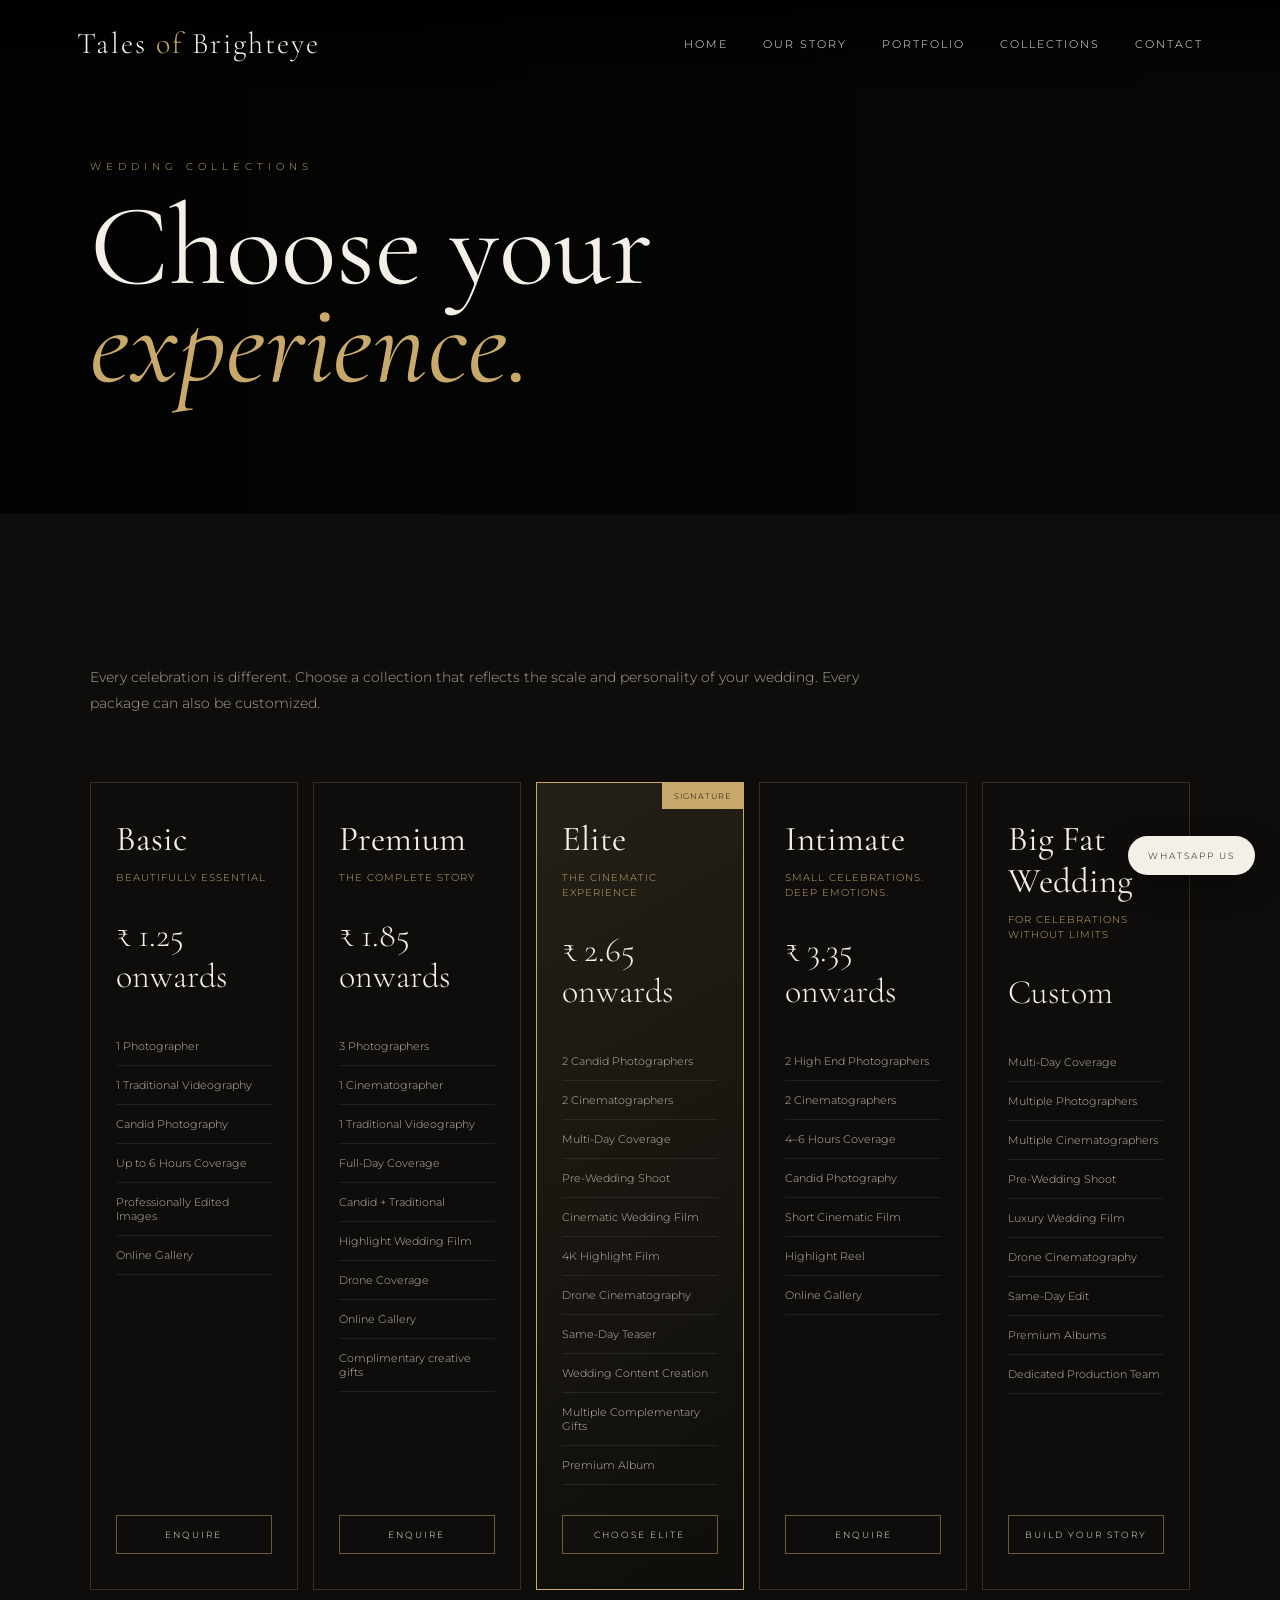
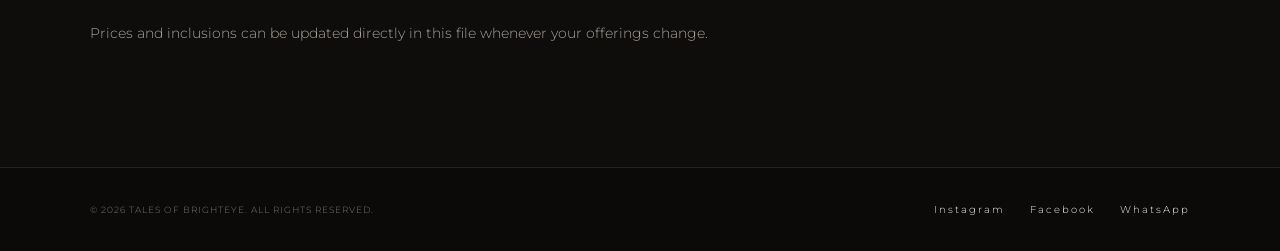
==== collections.html @ b85869db "Revise wedding collection pricing and details Updated pricing details and features for wedding colle" ====
<!DOCTYPE html><html lang="en"><head>
<meta charset="UTF-8">
<meta name="viewport" content="width=device-width, initial-scale=1.0">
<title>Collections | Tales of Brighteye</title>
<meta name="description" content="Tales of Brighteye — Luxury wedding photography and cinematic wedding films crafted around your story.">
<link rel="preconnect" href="https://fonts.googleapis.com">
<link rel="preconnect" href="https://fonts.gstatic.com" crossorigin>
<link href="https://fonts.googleapis.com/css2?family=Cormorant+Garamond:wght@300;400;500;600;700&family=Montserrat:wght@300;400;500;600&display=swap" rel="stylesheet">
<link rel="stylesheet" href="style.css">
</head><body>
<nav>
<a class="logo" href="index.html">Tales <span>of</span> Brighteye</a>
<button class="nav-toggle" aria-label="Open menu">☰</button>
<div class="nav-links"><a class="" href="index.html">Home</a><a class="" href="story.html">Our Story</a><a class="" href="portfolio.html">Portfolio</a><a class="active" href="collections.html">Collections</a><a class="" href="contact.html">Contact</a></div>
</nav>
<section class="page-hero"><div class="page-hero-content"><div class="section-label">Wedding Collections</div><h1>Choose your<br><em>experience.</em></h1></div></section>
<section class="pricing"><div class="content-section"><p class="pricing-intro">Every celebration is different. Choose a collection that reflects the scale and personality of your wedding. Every package can also be customized.</p>
<div class="pricing-grid">
  <div class="price-card">
    <h3>Basic</h3>
    <div class="subtitle">Beautifully essential</div>
    <div class="price">₹ 1.25 onwards</div>
    <ul class="features">
      <li>1 Photographer</li>
      <li>1 Traditional Videography</li>
      <li>Candid Photography</li>
      <li>Up to 6 Hours Coverage</li>
      <li>Professionally Edited Images</li>
      <li>Online Gallery</li>
    </ul><a href="contact.html" class="price-btn">Enquire</a></div>
  <div class="price-card">
    <h3>Premium</h3>
    <div class="subtitle">The complete story</div>
    <div class="price">₹ 1.85 onwards</div>
    <ul class="features">
        <li>3 Photographers</li>
        <li>1 Cinematographer</li>
        <li>1 Traditional Videography</li>
        <li>Full-Day Coverage</li>
        <li>Candid + Traditional</li>
        <li>Highlight Wedding Film</li>
        <li>Drone Coverage</li>
        <li>Online Gallery</li>
        <li>Complimentary creative gifts</li>
    </ul><a href="contact.html" class="price-btn">Enquire</a></div>
  <div class="price-card featured">
    <div class="badge">SIGNATURE</div>
    <h3>Elite</h3><div class="subtitle">The cinematic experience</div>
    <div class="price">₹ 2.65 onwards</div>
    <ul class="features">
        <li>2 Candid Photographers</li>
        <li>2 Cinematographers</li><li>Multi-Day Coverage</li><li>Pre-Wedding Shoot</li><li>Cinematic Wedding Film</li><li>4K Highlight Film</li><li>Drone Cinematography</li><li>Same-Day Teaser</li><li>Wedding Content Creation</li><li>Multiple Complementary Gifts</li><li>Premium Album</li></ul><a href="contact.html" class="price-btn">Choose Elite</a></div><div class="price-card"><h3>Intimate</h3><div class="subtitle">Small celebrations. Deep emotions.</div><div class="price">₹ 3.35 onwards</div><ul class="features"><li>2 High End Photographers</li><li>2 Cinematographers</li><li>4–6 Hours Coverage</li><li>Candid Photography</li><li>Short Cinematic Film</li><li>Highlight Reel</li><li>Online Gallery</li></ul><a href="contact.html" class="price-btn">Enquire</a></div><div class="price-card"><h3>Big Fat Wedding</h3><div class="subtitle">For celebrations without limits</div><div class="price">Custom</div><ul class="features"><li>Multi-Day Coverage</li><li>Multiple Photographers</li><li>Multiple Cinematographers</li><li>Pre-Wedding Shoot</li><li>Luxury Wedding Film</li><li>Drone Cinematography</li><li>Same-Day Edit</li><li>Premium Albums</li><li>Dedicated Production Team</li></ul><a href="contact.html" class="price-btn">Build Your Story</a></div></div><p class="collection-note">Prices and inclusions can be updated directly in this file whenever your offerings change.</p></div></section>
<footer>
<p>© 2026 TALES OF BRIGHTEYE. ALL RIGHTS RESERVED.</p>
<div class="social">
<a href="https://www.instagram.com/tales_of_brighteye" target="_blank">Instagram</a>
<a href="https://www.facebook.com/" target="_blank">Facebook</a>
<a href="https://wa.me/917619586265" target="_blank">WhatsApp</a>
</div>
</footer>
<a class="whatsapp" href="https://wa.me/917619586265?text=Hi%20Tales%20of%20Brighteye%2C%20I%27d%20like%20to%20discuss%20my%20wedding." target="_blank">WhatsApp Us</a>
<script src="script.js"></script></body></html>
---- style.css ----
:root{
  --black:#0b0a09;
  --soft-black:#12100e;
  --cream:#f4efe7;
  --gold:#c8a96b;
  --muted:#aaa39a;
  --line:rgba(200,169,107,.28);
}
*{box-sizing:border-box;margin:0;padding:0}
html{scroll-behavior:smooth}
body{background:var(--black);color:var(--cream);font-family:'Montserrat',sans-serif;font-weight:300;overflow-x:hidden}
a{color:inherit;text-decoration:none}
img{width:100%;display:block}
nav{position:fixed;top:0;left:0;width:100%;z-index:1000;padding:25px 6%;display:flex;align-items:center;justify-content:space-between;background:linear-gradient(to bottom,rgba(0,0,0,.78),transparent);transition:.4s}
nav.scrolled{background:rgba(11,10,9,.92);backdrop-filter:blur(14px);padding-top:17px;padding-bottom:17px}
.logo{font-family:'Cormorant Garamond',serif;font-size:30px;letter-spacing:2px}
.logo span{color:var(--gold)}
.nav-links{display:flex;gap:35px;font-size:11px;letter-spacing:2px;text-transform:uppercase}
.nav-links a{transition:.3s}.nav-links a:hover{color:var(--gold)}
.hero{height:100vh;min-height:720px;position:relative;display:flex;align-items:center;justify-content:center;text-align:center;overflow:hidden}
.hero-slideshow,.hero-slide,.hero-vignette{position:absolute;inset:0}
.hero-slide{background-size:cover;background-position:center;opacity:0;transform:scale(1.08);transition:opacity 1.5s ease,transform 7s ease}
.hero-slide.active{opacity:1;transform:scale(1)}
.hero-vignette{background:linear-gradient(90deg,rgba(0,0,0,.68),rgba(0,0,0,.22),rgba(0,0,0,.58)),linear-gradient(0deg,rgba(0,0,0,.65),transparent 45%,rgba(0,0,0,.28));z-index:1}
.hero-content{position:relative;z-index:2;max-width:900px;padding:30px;animation:heroIn 1.2s ease both}
@keyframes heroIn{from{opacity:0;transform:translateY(25px)}to{opacity:1;transform:none}}
.eyebrow,.section-label{font-size:10px;letter-spacing:5px;text-transform:uppercase;color:var(--gold);margin-bottom:25px}
.hero h1{font-family:'Cormorant Garamond',serif;font-size:clamp(65px,9vw,140px);line-height:.82;font-weight:400;text-shadow:0 10px 40px rgba(0,0,0,.35)}
.hero h1 span{font-style:italic;color:var(--gold)}
.hero p{max-width:600px;margin:35px auto;color:#ddd6cd;line-height:1.8;font-size:14px}
.btn{display:inline-block;padding:16px 32px;border:1px solid var(--gold);color:var(--cream);text-transform:uppercase;letter-spacing:2px;font-size:10px;transition:.4s}
.btn:hover{background:var(--gold);color:var(--black)}
.hero-progress{position:absolute;z-index:3;left:7%;bottom:42px;width:150px;height:1px;background:rgba(255,255,255,.25)}
.hero-progress span{display:block;height:100%;width:20%;background:var(--gold);animation:progress 6s linear infinite}
@keyframes progress{from{width:0}to{width:100%}}
.hero-scroll{position:absolute;z-index:3;right:7%;bottom:35px;font-size:9px;letter-spacing:3px;text-transform:uppercase;color:#ddd}
.hero-scroll span{display:inline-block;width:45px;height:1px;background:var(--gold);margin-left:14px;vertical-align:middle}
section{padding:120px 7%}
.section-title{font-family:'Cormorant Garamond',serif;font-weight:400;font-size:clamp(48px,6vw,80px);line-height:.95}
.section-title em{color:var(--gold)}
.intro{background:var(--cream);color:var(--black);text-align:center}
.intro-inner{max-width:900px;margin:auto}.intro .section-label{color:#917443}
.intro p{margin:35px auto 0;max-width:700px;font-family:'Cormorant Garamond',serif;font-size:27px;line-height:1.5}
.portfolio{background:var(--soft-black)}
.portfolio-heading{display:flex;justify-content:space-between;align-items:end;margin-bottom:55px}
.gallery{display:grid;grid-template-columns:repeat(12,1fr);gap:18px}
.gallery-item{overflow:hidden;position:relative;background:#181614}
.gallery-item img{height:100%;object-fit:cover;transition:transform 1.1s ease;filter:saturate(.88)}
.gallery-item:hover img{transform:scale(1.06);filter:saturate(1)}
.gallery-item:nth-child(1){grid-column:span 7;height:600px}.gallery-item:nth-child(2){grid-column:span 5;height:600px}
.gallery-item:nth-child(3){grid-column:span 4;height:500px}.gallery-item:nth-child(4){grid-column:span 8;height:500px}
.gallery-item:nth-child(5),.gallery-item:nth-child(6){grid-column:span 6;height:430px}
.image-caption{position:absolute;left:22px;bottom:18px;font-family:'Cormorant Garamond',serif;font-size:20px;letter-spacing:1px;text-shadow:0 2px 15px #000}
.services{background:var(--black)}
.services-grid{display:grid;grid-template-columns:repeat(3,1fr);gap:1px;background:var(--line);margin-top:60px}
.service{background:var(--black);padding:28px 30px 45px;min-height:360px}
.service-photo{height:145px;overflow:hidden;margin:-28px -30px 28px}
.service-photo img{height:100%;object-fit:cover;transition:transform .8s}.service:hover .service-photo img{transform:scale(1.06)}
.service-number{color:var(--gold);font-size:11px;letter-spacing:2px}
.service h3{font-family:'Cormorant Garamond',serif;font-size:34px;font-weight:400;margin:25px 0 15px}
.service p{color:var(--muted);font-size:12px;line-height:1.8}
.pricing{background:#0e0d0b}
.pricing-intro{max-width:700px;margin-top:30px;color:var(--muted);line-height:1.8;font-size:13px}
.pricing-grid{display:grid;grid-template-columns:repeat(5,1fr);gap:15px;margin-top:65px}
.price-card{border:1px solid rgba(200,169,107,.22);padding:35px 25px;min-height:540px;display:flex;flex-direction:column;transition:.4s;position:relative}
.price-card:hover{transform:translateY(-8px);border-color:var(--gold)}
.price-card.featured{border-color:var(--gold);background:linear-gradient(150deg,rgba(200,169,107,.12),transparent)}
.badge{position:absolute;top:0;right:0;background:var(--gold);color:var(--black);padding:8px 12px;font-size:8px;letter-spacing:1px}
.price-card h3{font-family:'Cormorant Garamond',serif;font-size:35px;font-weight:400}
.price-card .subtitle{color:var(--gold);font-size:10px;letter-spacing:1px;text-transform:uppercase;margin:10px 0 30px;line-height:1.5}
.price{font-family:'Cormorant Garamond',serif;font-size:34px;margin-bottom:30px}
.features{list-style:none;flex:1}.features li{border-bottom:1px solid rgba(255,255,255,.08);padding:12px 0;color:#bdb6ae;font-size:11px}
.price-btn{margin-top:30px;text-align:center;padding:13px;border:1px solid rgba(200,169,107,.5);font-size:9px;letter-spacing:2px;text-transform:uppercase}.price-btn:hover{background:var(--gold);color:var(--black)}
.experience{min-height:650px;display:flex;align-items:center;background:linear-gradient(90deg,rgba(0,0,0,.9),rgba(0,0,0,.3)),url("https://images.unsplash.com/photo-1544078751-58fee2d8a03b?auto=format&fit=crop&w=2200&q=88") center/cover no-repeat}
.experience-content{max-width:700px}.experience p{margin:30px 0;color:#ddd;line-height:1.9;font-size:14px}
.process{background:var(--cream);color:var(--black)}.process .section-label{color:#917443}
.process-grid{margin-top:65px;display:grid;grid-template-columns:repeat(4,1fr);gap:35px}
.process-step{border-top:1px solid #b6a887;padding-top:20px}.process-step span{font-size:11px;color:#917443}
.process-step h3{font-family:'Cormorant Garamond',serif;font-size:30px;font-weight:400;margin:25px 0 12px}.process-step p{font-size:11px;line-height:1.8;color:#666}
.testimonials{background:#0e0d0b;position:relative;overflow:hidden}
.testimonial-intro{max-width:600px;margin:28px 0 0;color:var(--muted);font-size:13px;line-height:1.8}
.testimonial-grid{display:grid;grid-template-columns:repeat(3,1fr);gap:18px;margin-top:60px}
.testimonial-card{position:relative;padding:48px 38px;background:#151310;border:1px solid rgba(200,169,107,.18);min-height:340px;display:flex;flex-direction:column;justify-content:space-between;transition:.4s}
.testimonial-card:hover{transform:translateY(-7px);border-color:rgba(200,169,107,.65)}
.featured-testimonial{background:linear-gradient(145deg,rgba(200,169,107,.13),rgba(255,255,255,.015));border-color:var(--gold)}
.quote-mark{font-family:'Cormorant Garamond',serif;color:var(--gold);font-size:70px;line-height:.5}
.testimonial-card p{font-family:'Cormorant Garamond',serif;font-size:24px;line-height:1.35;color:#eee7de;margin:18px 0 35px}
.testimonial-person{display:flex;align-items:center;gap:14px}.testimonial-avatar{width:40px;height:40px;border:1px solid var(--gold);display:grid;place-items:center;border-radius:50%;font-family:'Cormorant Garamond',serif;color:var(--gold)}
.testimonial-person strong{display:block;font-size:11px;font-weight:500;letter-spacing:.5px}.testimonial-person span{display:block;margin-top:4px;color:#8d877f;font-size:9px;letter-spacing:1px;text-transform:uppercase}
.visual-strip{padding:0;height:520px;background:#0b0a09}
.visual-strip-image{height:100%;background-size:cover;background-position:center;position:relative;display:flex;align-items:center;justify-content:center}
.visual-strip-overlay{background:rgba(0,0,0,.42);backdrop-filter:blur(1px);width:100%;height:100%;display:flex;flex-direction:column;align-items:center;justify-content:center;text-align:center}
.visual-strip-overlay span{font-family:'Cormorant Garamond',serif;font-size:26px;font-style:italic;color:#ddd}
.visual-strip-overlay strong{font-family:'Cormorant Garamond',serif;font-size:clamp(44px,6vw,78px);font-weight:400;color:var(--gold);margin-top:8px}
.quote{text-align:center;padding:160px 20px}.quote blockquote{max-width:1000px;margin:auto;font-family:'Cormorant Garamond',serif;font-size:clamp(42px,6vw,78px);line-height:1}.quote blockquote span{color:var(--gold);font-style:italic}
.contact{background:var(--soft-black)}.contact-grid{display:grid;grid-template-columns:1fr 1fr;gap:100px;margin-top:60px}
.contact-info p{color:var(--muted);font-size:13px;line-height:2;margin:25px 0}.contact-details{margin-top:40px}.contact-details div{margin-bottom:20px}.contact-details small{display:block;color:var(--gold);text-transform:uppercase;letter-spacing:2px;font-size:9px;margin-bottom:5px}
form{display:flex;flex-direction:column;gap:15px}input,textarea,select{background:transparent;border:none;border-bottom:1px solid rgba(255,255,255,.2);padding:16px 5px;color:white;font-family:'Montserrat',sans-serif;font-size:11px;outline:none}select{color:#aaa}textarea{min-height:120px;resize:vertical}form button{margin-top:15px;background:transparent;cursor:pointer}
footer{border-top:1px solid rgba(255,255,255,.1);padding:35px 7%;display:flex;justify-content:space-between;align-items:center}footer p{color:#777;font-size:9px;letter-spacing:1px}.social{display:flex;gap:25px;font-size:10px;letter-spacing:2px}
.whatsapp{position:fixed;bottom:25px;right:25px;z-index:999;background:var(--cream);color:#111;padding:14px 20px;border-radius:30px;font-size:9px;letter-spacing:2px;text-transform:uppercase;box-shadow:0 10px 30px rgba(0,0,0,.4)}
@media(max-width:1100px){.pricing-grid{grid-template-columns:repeat(2,1fr)}.services-grid{grid-template-columns:repeat(2,1fr)}.testimonial-grid{grid-template-columns:1fr}.process-grid{grid-template-columns:repeat(2,1fr)}}
@media(max-width:800px){.nav-links{display:none}.contact-grid{grid-template-columns:1fr;gap:60px}.hero{min-height:680px}.hero-progress{left:6%;bottom:30px}.hero-scroll{display:none}}
@media(max-width:650px){
  section{padding:85px 6%}.hero h1{font-size:65px}.hero p{font-size:12px}
  .gallery{display:block}.gallery-item,.gallery-item:nth-child(n){height:430px;margin-bottom:15px}
  .pricing-grid,.services-grid,.process-grid{grid-template-columns:1fr}
  .price-card{min-height:500px}.testimonial-card{min-height:310px;padding:40px 28px}.testimonial-card p{font-size:22px}
  .visual-strip{height:420px}.visual-strip-overlay strong{font-size:48px}
  footer{flex-direction:column;gap:20px;text-align:center}
}
.page-hero{min-height:55vh;padding-top:160px;display:flex;align-items:end;background:linear-gradient(90deg,rgba(0,0,0,.75),rgba(0,0,0,.3)),url("https://images.unsplash.com/photo-1519741497674-611481863552?auto=format&fit=crop&w=2200&q=88") center/cover}
.page-hero-content{max-width:850px}.page-hero h1{font-family:'Cormorant Garamond',serif;font-size:clamp(60px,9vw,120px);font-weight:400;line-height:.85}.page-hero h1 em{color:var(--gold)}
.story-grid{display:grid;grid-template-columns:1fr 1fr;gap:60px;align-items:center}.story-image{height:600px;object-fit:cover}
.content-section{max-width:1200px;margin:auto}.content-section p{color:var(--muted);line-height:1.9;font-size:14px;max-width:800px}
.collection-note{margin-top:30px;color:var(--muted);line-height:1.8;font-size:13px}
.portfolio-full .gallery-item{height:520px!important}.portfolio-full .gallery-item:nth-child(3n){height:620px!important}
.nav-toggle{display:none;background:none;border:0;color:var(--cream);font-size:24px}
@media(max-width:800px){.nav-toggle{display:block}.nav-links.open{display:flex;position:absolute;top:70px;right:6%;flex-direction:column;background:rgba(11,10,9,.97);padding:25px;gap:20px}.story-grid{grid-template-columns:1fr;gap:50px}.story-image{height:450px}}


/* Homepage Collections Teaser */
.collections-inner{
    max-width:1200px;
    margin:0 auto;
}

.collections-intro{
    display:grid;
    grid-template-columns:1.15fr .85fr;
    gap:80px;
    align-items:end;
    margin-bottom:70px;
}

.collections-copy p{
    color:var(--muted);
    font-size:14px;
    line-height:1.9;
    margin-bottom:28px;
}

.starting-price{
    display:flex;
    flex-direction:column;
    margin-bottom:22px;
}

.starting-price span{
    color:var(--muted);
    text-transform:uppercase;
    letter-spacing:2px;
    font-size:10px;
}

.starting-price strong{
    color:var(--gold);
    font-family:'Cormorant Garamond',serif;
    font-size:42px;
    font-weight:400;
    line-height:1.1;
}

.collection-services{
    display:flex;
    flex-wrap:wrap;
    gap:8px 18px;
    margin-bottom:30px;
}

.collection-services span{
    color:var(--cream);
    font-size:10px;
    letter-spacing:1.4px;
    text-transform:uppercase;
}

.collection-services span:not(:last-child)::after{
    content:"·";
    color:var(--gold);
    margin-left:18px;
}

.collection-teasers{
    display:grid;
    grid-template-columns:repeat(3,1fr);
    border-top:1px solid rgba(255,255,255,.12);
    border-bottom:1px solid rgba(255,255,255,.12);
}

.collection-teaser{
    position:relative;
    padding:45px 38px;
    min-height:290px;
    border-right:1px solid rgba(255,255,255,.12);
    display:flex;
    flex-direction:column;
}

.collection-teaser:last-child{
    border-right:0;
}

.collection-teaser.featured{
    background:rgba(255,255,255,.025);
}

.teaser-number{
    color:var(--gold);
    font-size:10px;
    letter-spacing:2px;
    margin-bottom:35px;
}

.teaser-badge{
    position:absolute;
    top:20px;
    right:20px;
    font-size:8px;
    letter-spacing:1.8px;
    color:var(--gold);
    border:1px solid rgba(184,148,95,.45);
    padding:7px 10px;
}

.collection-teaser h3{
    font-family:'Cormorant Garamond',serif;
    font-size:30px;
    font-weight:400;
    letter-spacing:2px;
    margin-bottom:10px;
}

.collection-teaser p{
    color:var(--muted);
    font-size:12px;
    line-height:1.7;
    max-width:250px;
    margin-bottom:18px;
}

.collection-teaser > span{
    color:var(--gold);
    font-size:11px;
    letter-spacing:1px;
    margin-top:auto;
    margin-bottom:16px;
}

.collection-teaser a{
    color:var(--cream);
    font-size:10px;
    letter-spacing:1.5px;
    text-transform:uppercase;
}

.collection-teaser a:hover{
    color:var(--gold);
}

.collections-bottom{
    display:flex;
    justify-content:space-between;
    align-items:center;
    padding-top:30px;
}

.collections-bottom p{
    color:var(--muted);
    font-size:12px;
}

.collections-bottom a{
    color:var(--gold);
    font-size:10px;
    letter-spacing:1.5px;
    text-transform:uppercase;
}

@media(max-width:800px){
    .collections-intro{
        grid-template-columns:1fr;
        gap:40px;
        margin-bottom:45px;
    }

    .collection-teasers{
        grid-template-columns:1fr;
    }

    .collection-teaser{
        border-right:0;
        border-bottom:1px solid rgba(255,255,255,.12);
    }

    .collection-teaser:last-child{
        border-bottom:0;
    }

    .collections-bottom{
        flex-direction:column;
        align-items:flex-start;
        gap:18px;
    }
}
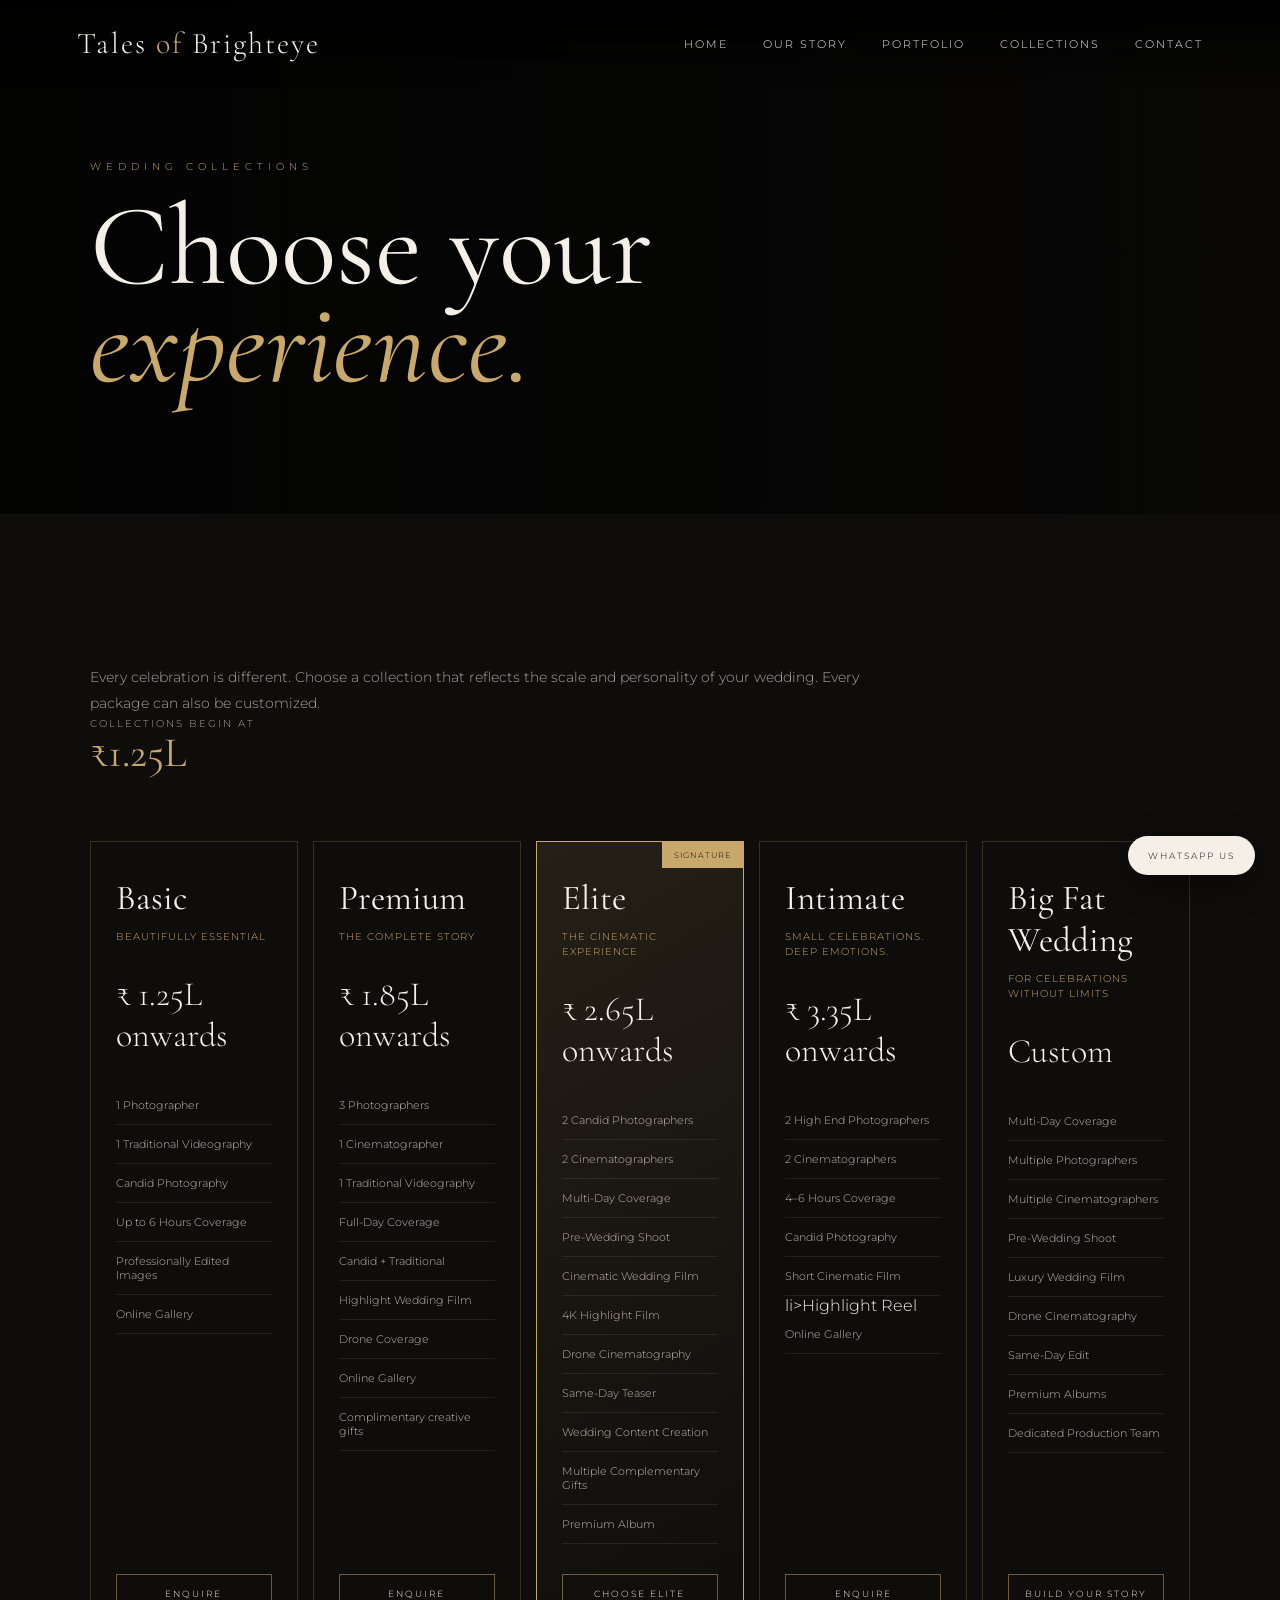
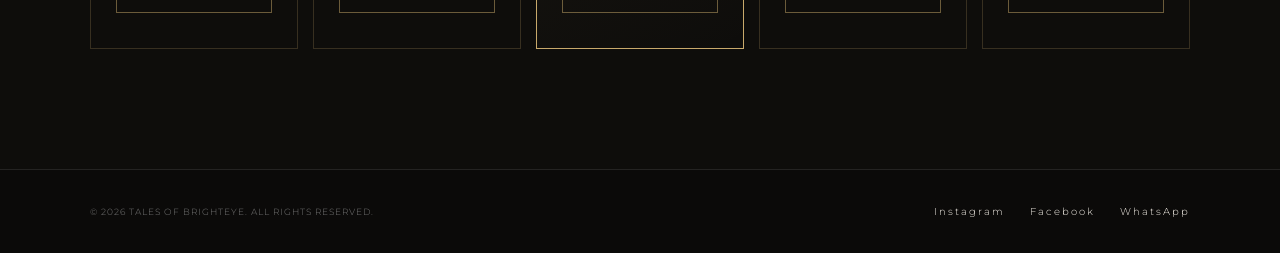
==== commit adba0ded: "Revise pricing format for wedding collections Updated pricing details for wedding collections to inc" ====
--- a/collections.html
+++ b/collections.html
@@ -15,11 +15,15 @@
 </nav>
 <section class="page-hero"><div class="page-hero-content"><div class="section-label">Wedding Collections</div><h1>Choose your<br><em>experience.</em></h1></div></section>
 <section class="pricing"><div class="content-section"><p class="pricing-intro">Every celebration is different. Choose a collection that reflects the scale and personality of your wedding. Every package can also be customized.</p>
-<div class="pricing-grid">
+<div class="starting-price">
+<span>Collections begin at</span>
+<strong>₹1.25L</strong>
+</div>
+  <div class="pricing-grid">
   <div class="price-card">
     <h3>Basic</h3>
     <div class="subtitle">Beautifully essential</div>
-    <div class="price">₹ 1.25 onwards</div>
+    <div class="price">₹ 1.25L onwards</div>
     <ul class="features">
       <li>1 Photographer</li>
       <li>1 Traditional Videography</li>
@@ -31,7 +35,7 @@
   <div class="price-card">
     <h3>Premium</h3>
     <div class="subtitle">The complete story</div>
-    <div class="price">₹ 1.85 onwards</div>
+    <div class="price">₹ 1.85L onwards</div>
     <ul class="features">
         <li>3 Photographers</li>
         <li>1 Cinematographer</li>
@@ -46,10 +50,48 @@
   <div class="price-card featured">
     <div class="badge">SIGNATURE</div>
     <h3>Elite</h3><div class="subtitle">The cinematic experience</div>
-    <div class="price">₹ 2.65 onwards</div>
+    <div class="price">₹ 2.65L onwards</div>
     <ul class="features">
         <li>2 Candid Photographers</li>
-        <li>2 Cinematographers</li><li>Multi-Day Coverage</li><li>Pre-Wedding Shoot</li><li>Cinematic Wedding Film</li><li>4K Highlight Film</li><li>Drone Cinematography</li><li>Same-Day Teaser</li><li>Wedding Content Creation</li><li>Multiple Complementary Gifts</li><li>Premium Album</li></ul><a href="contact.html" class="price-btn">Choose Elite</a></div><div class="price-card"><h3>Intimate</h3><div class="subtitle">Small celebrations. Deep emotions.</div><div class="price">₹ 3.35 onwards</div><ul class="features"><li>2 High End Photographers</li><li>2 Cinematographers</li><li>4–6 Hours Coverage</li><li>Candid Photography</li><li>Short Cinematic Film</li><li>Highlight Reel</li><li>Online Gallery</li></ul><a href="contact.html" class="price-btn">Enquire</a></div><div class="price-card"><h3>Big Fat Wedding</h3><div class="subtitle">For celebrations without limits</div><div class="price">Custom</div><ul class="features"><li>Multi-Day Coverage</li><li>Multiple Photographers</li><li>Multiple Cinematographers</li><li>Pre-Wedding Shoot</li><li>Luxury Wedding Film</li><li>Drone Cinematography</li><li>Same-Day Edit</li><li>Premium Albums</li><li>Dedicated Production Team</li></ul><a href="contact.html" class="price-btn">Build Your Story</a></div></div><p class="collection-note">Prices and inclusions can be updated directly in this file whenever your offerings change.</p></div></section>
+        <li>2 Cinematographers</li>
+        <li>Multi-Day Coverage</li>
+        <li>Pre-Wedding Shoot</li>
+        <li>Cinematic Wedding Film</li>
+        <li>4K Highlight Film</li>
+        <li>Drone Cinematography</li>
+        <li>Same-Day Teaser</li>
+        <li>Wedding Content Creation</li>
+        <li>Multiple Complementary Gifts</li>
+        <li>Premium Album</li>
+    </ul><a href="contact.html" class="price-btn">Choose Elite</a></div>
+    <div class="price-card">
+      <h3>Intimate</h3>
+      <div class="subtitle">Small celebrations. Deep emotions.</div>
+      <div class="price">₹ 3.35L onwards</div>
+      <ul class="features">
+        <li>2 High End Photographers</li>
+        <li>2 Cinematographers</li>
+        <li>4–6 Hours Coverage</li>
+        <li>Candid Photography</li>
+        <li>Short Cinematic Film</li>
+        li>Highlight Reel</li>
+        <li>Online Gallery</li>
+      </ul><a href="contact.html" class="price-btn">Enquire</a></div>
+    <div class="price-card">
+      <h3>Big Fat Wedding</h3>
+      <div class="subtitle">For celebrations without limits</div>
+      <div class="price">Custom</div>
+      <ul class="features">
+        <li>Multi-Day Coverage</li>
+        <li>Multiple Photographers</li>
+        <li>Multiple Cinematographers</li>
+        <li>Pre-Wedding Shoot</li>
+        <li>Luxury Wedding Film</li>
+        <li>Drone Cinematography</li>
+        <li>Same-Day Edit</li>
+        <li>Premium Albums</li>
+        <li>Dedicated Production Team</li>
+      </ul><a href="contact.html" class="price-btn">Build Your Story</a></div></div></div></section>
 <footer>
 <p>© 2026 TALES OF BRIGHTEYE. ALL RIGHTS RESERVED.</p>
 <div class="social">
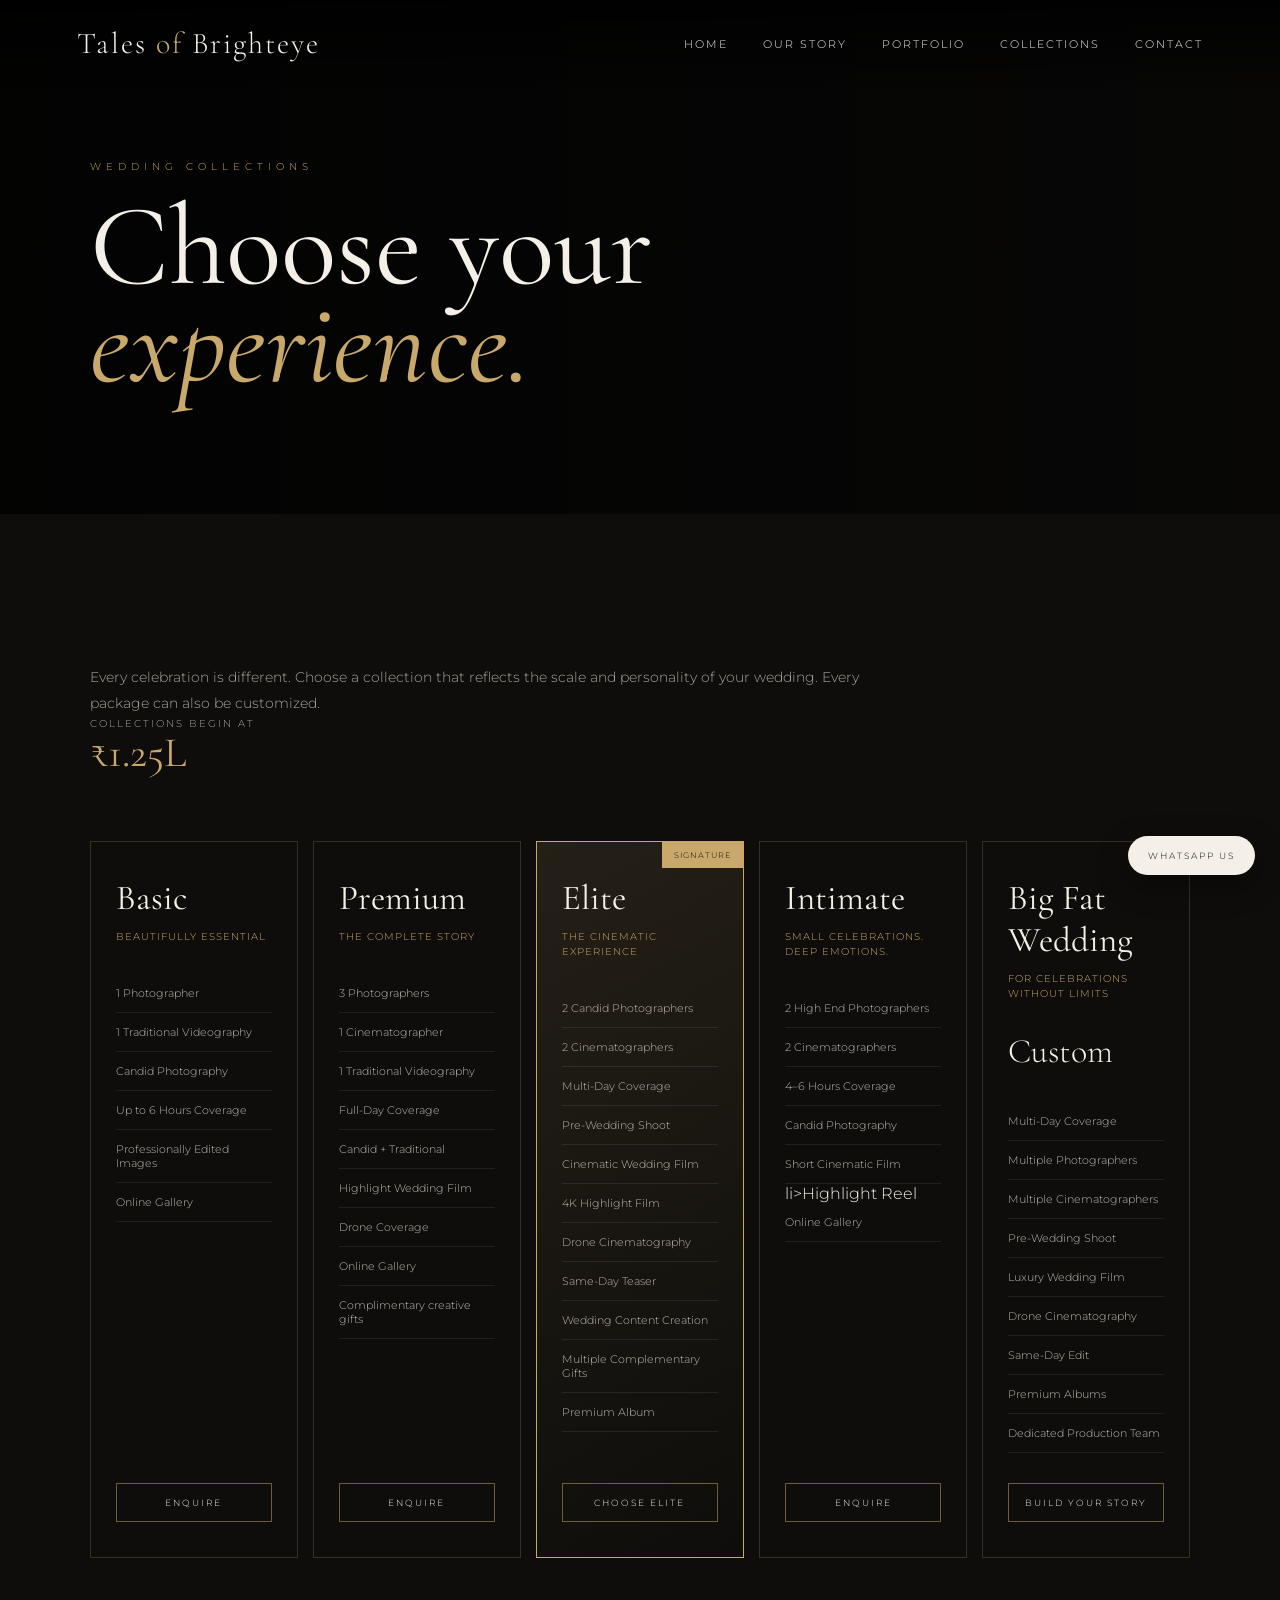
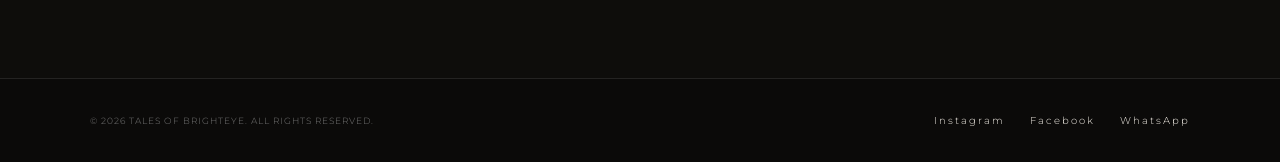
==== commit 41ecd01a: "Hide pricing details in collections.html Comment out price details for various packages." ====
--- a/collections.html
+++ b/collections.html
@@ -23,7 +23,7 @@
   <div class="price-card">
     <h3>Basic</h3>
     <div class="subtitle">Beautifully essential</div>
-    <div class="price">₹ 1.25L onwards</div>
+    <!-- <div class="price">₹ 1.25L onwards</div> -->
     <ul class="features">
       <li>1 Photographer</li>
       <li>1 Traditional Videography</li>
@@ -35,7 +35,7 @@
   <div class="price-card">
     <h3>Premium</h3>
     <div class="subtitle">The complete story</div>
-    <div class="price">₹ 1.85L onwards</div>
+    <!--<div class="price">₹ 1.85L onwards</div>-->
     <ul class="features">
         <li>3 Photographers</li>
         <li>1 Cinematographer</li>
@@ -50,7 +50,7 @@
   <div class="price-card featured">
     <div class="badge">SIGNATURE</div>
     <h3>Elite</h3><div class="subtitle">The cinematic experience</div>
-    <div class="price">₹ 2.65L onwards</div>
+    <!--<div class="price">₹ 2.65L onwards</div>-->
     <ul class="features">
         <li>2 Candid Photographers</li>
         <li>2 Cinematographers</li>
@@ -67,7 +67,7 @@
     <div class="price-card">
       <h3>Intimate</h3>
       <div class="subtitle">Small celebrations. Deep emotions.</div>
-      <div class="price">₹ 3.35L onwards</div>
+     <!-- <div class="price">₹ 3.35L onwards</div> -->
       <ul class="features">
         <li>2 High End Photographers</li>
         <li>2 Cinematographers</li>
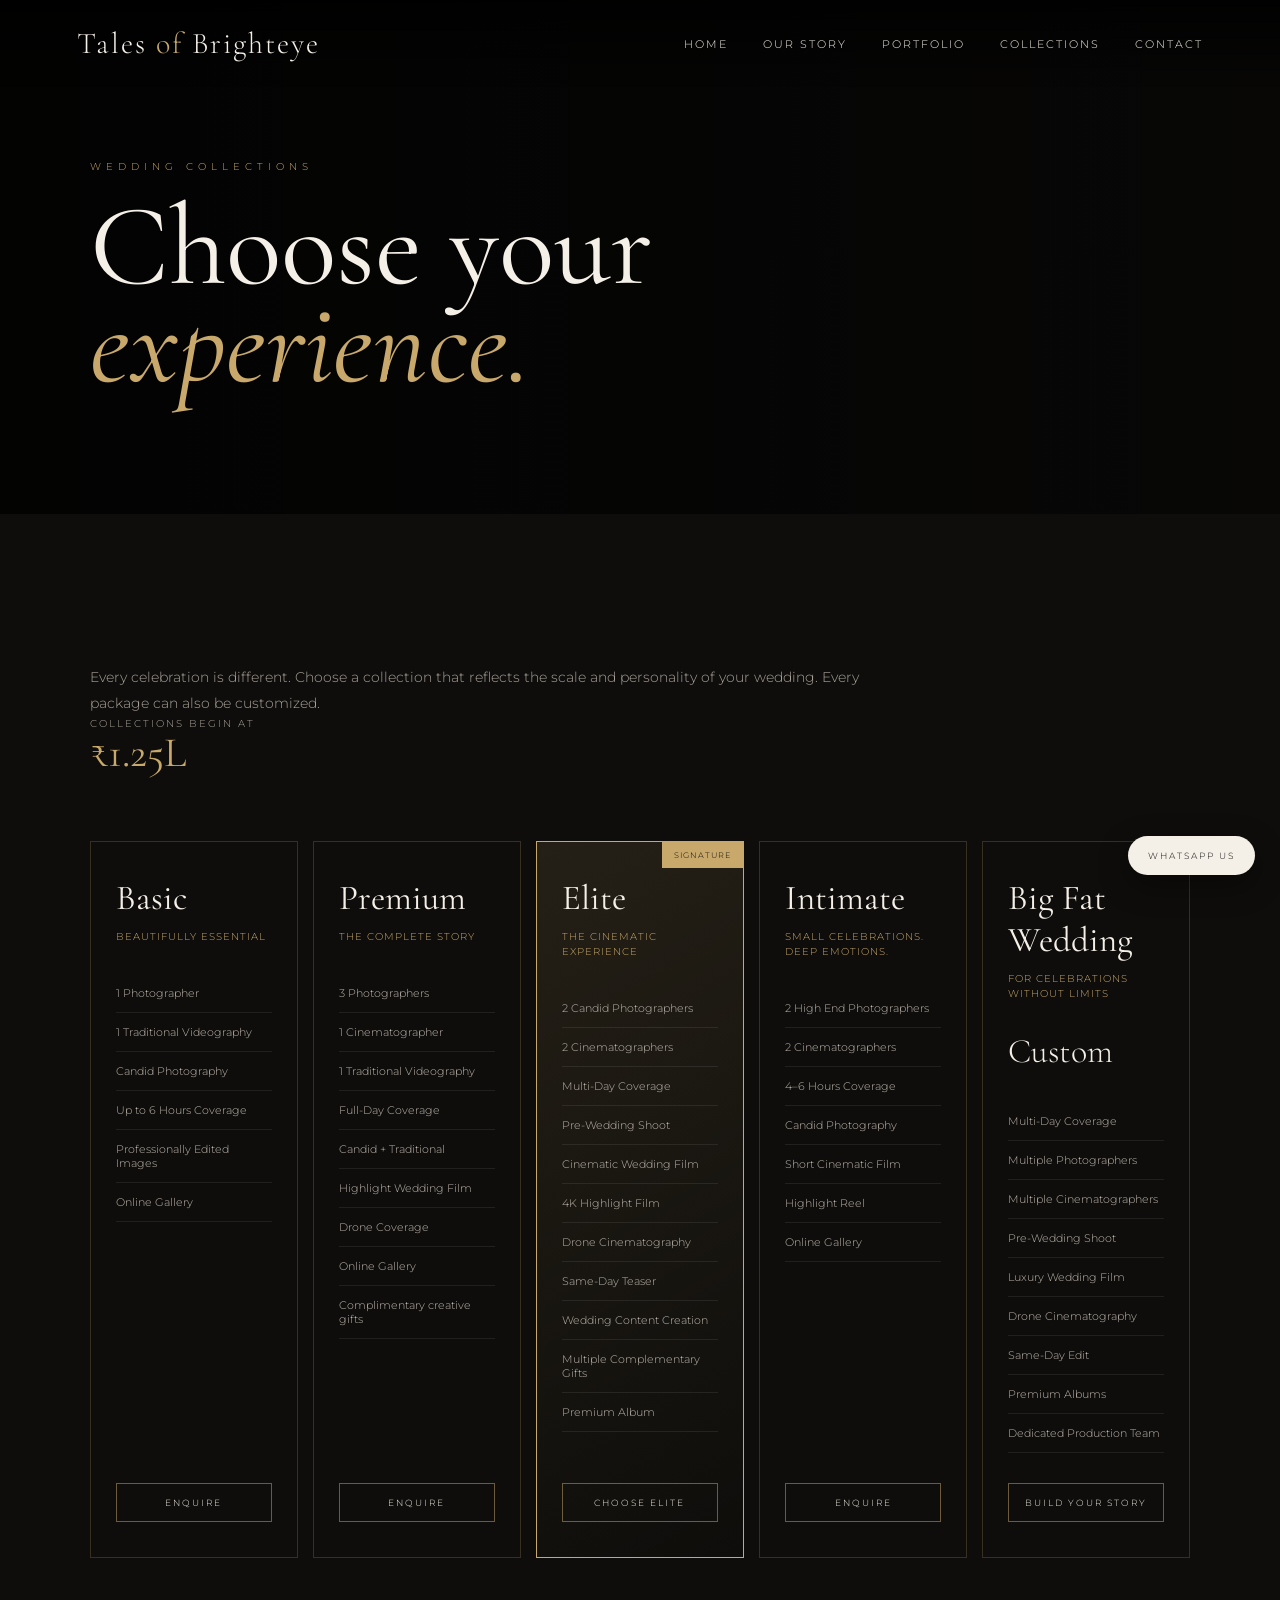
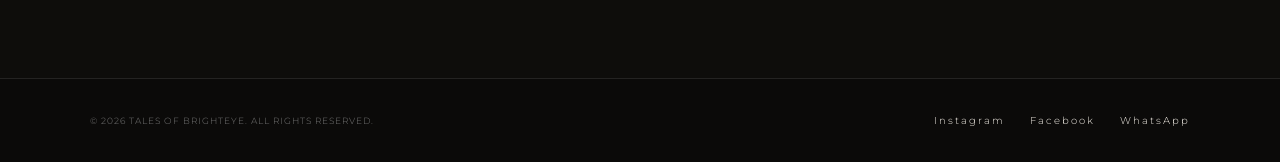
==== commit 66ee3532: "Fix missing opening tag for Highlight Reel list item" ====
--- a/collections.html
+++ b/collections.html
@@ -74,7 +74,7 @@
         <li>4–6 Hours Coverage</li>
         <li>Candid Photography</li>
         <li>Short Cinematic Film</li>
-        li>Highlight Reel</li>
+        <li>Highlight Reel</li>
         <li>Online Gallery</li>
       </ul><a href="contact.html" class="price-btn">Enquire</a></div>
     <div class="price-card">
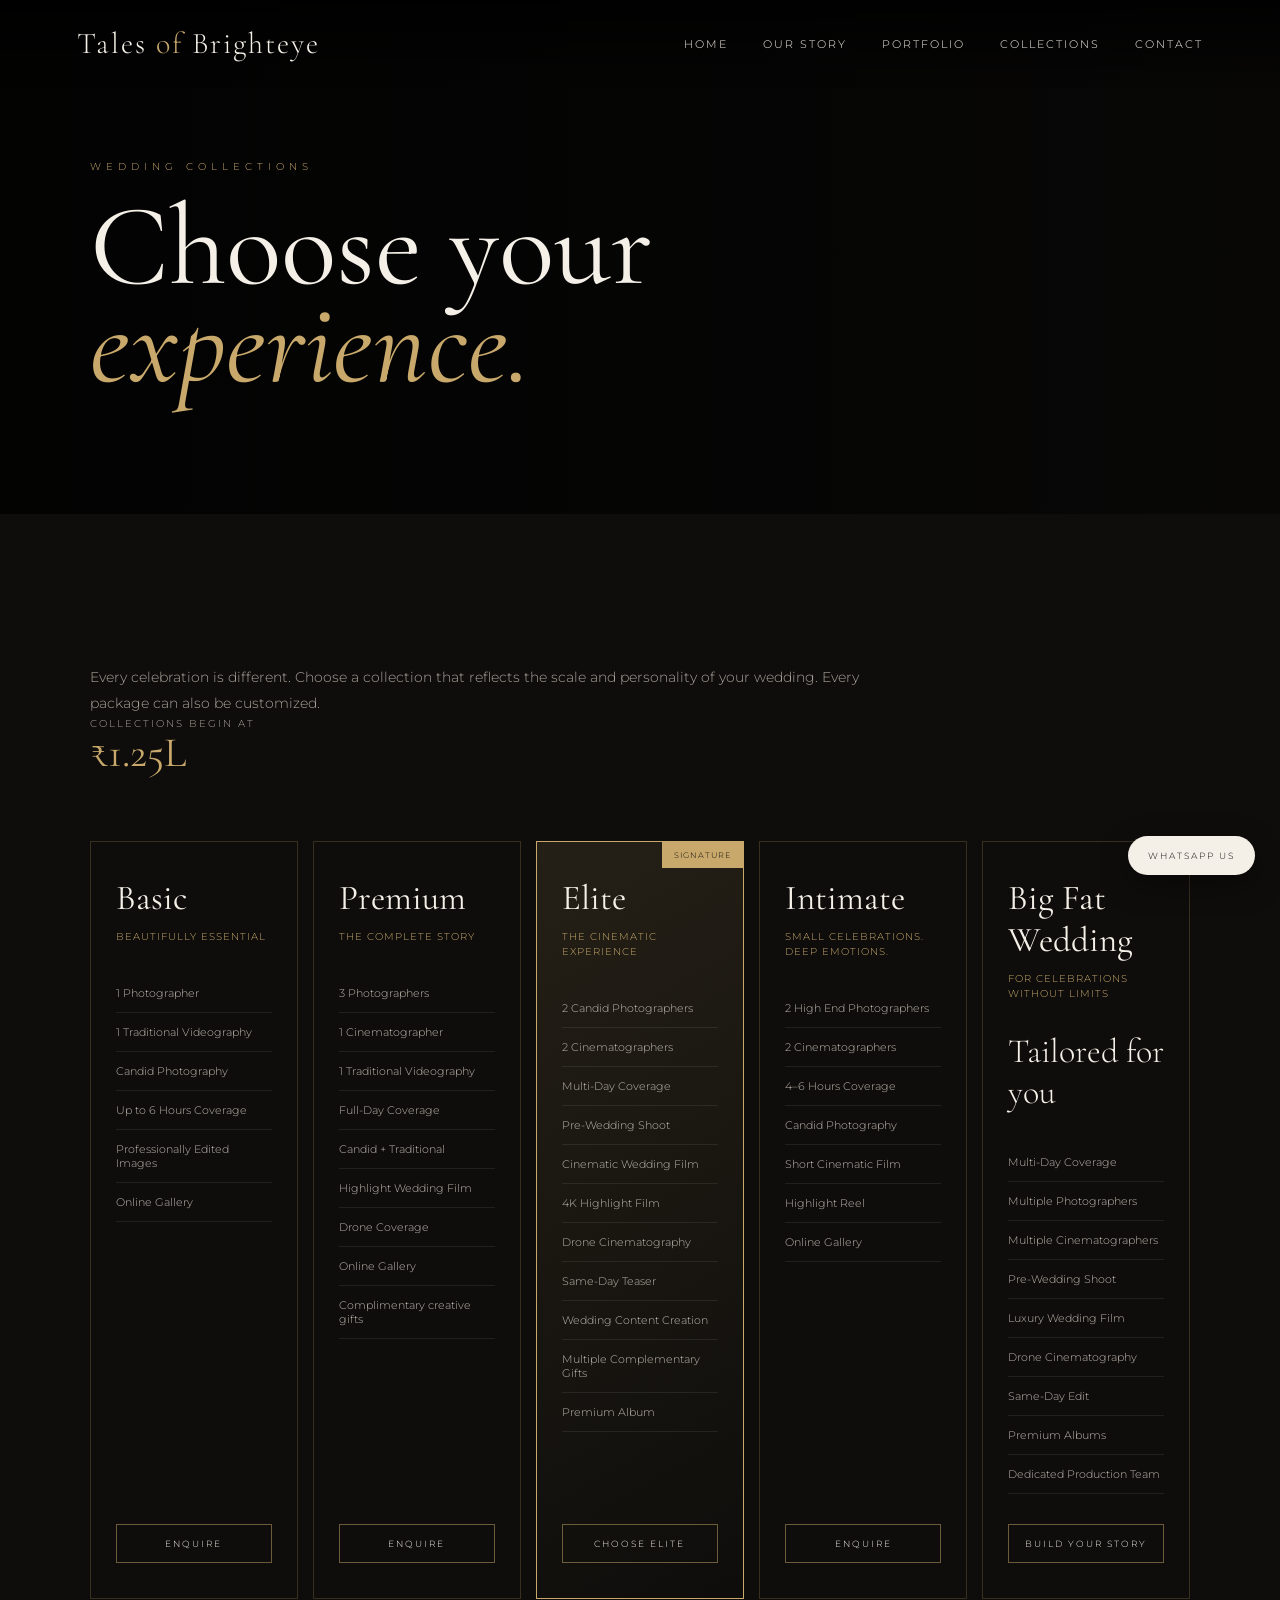
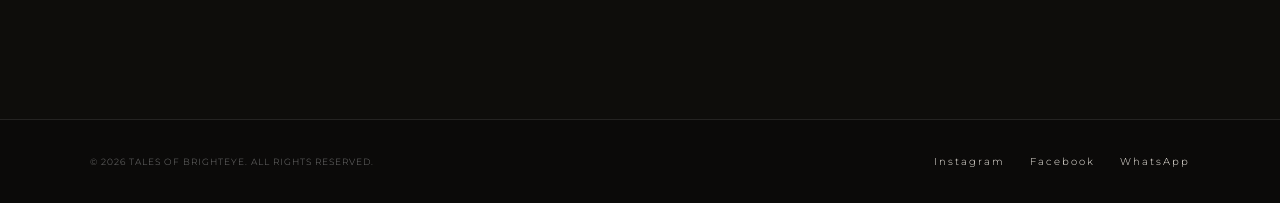
==== commit 6d3f9919: "Update price description for Big Fat Wedding" ====
--- a/collections.html
+++ b/collections.html
@@ -80,7 +80,7 @@
     <div class="price-card">
       <h3>Big Fat Wedding</h3>
       <div class="subtitle">For celebrations without limits</div>
-      <div class="price">Custom</div>
+      <div class="price">Tailored for you</div>
       <ul class="features">
         <li>Multi-Day Coverage</li>
         <li>Multiple Photographers</li>
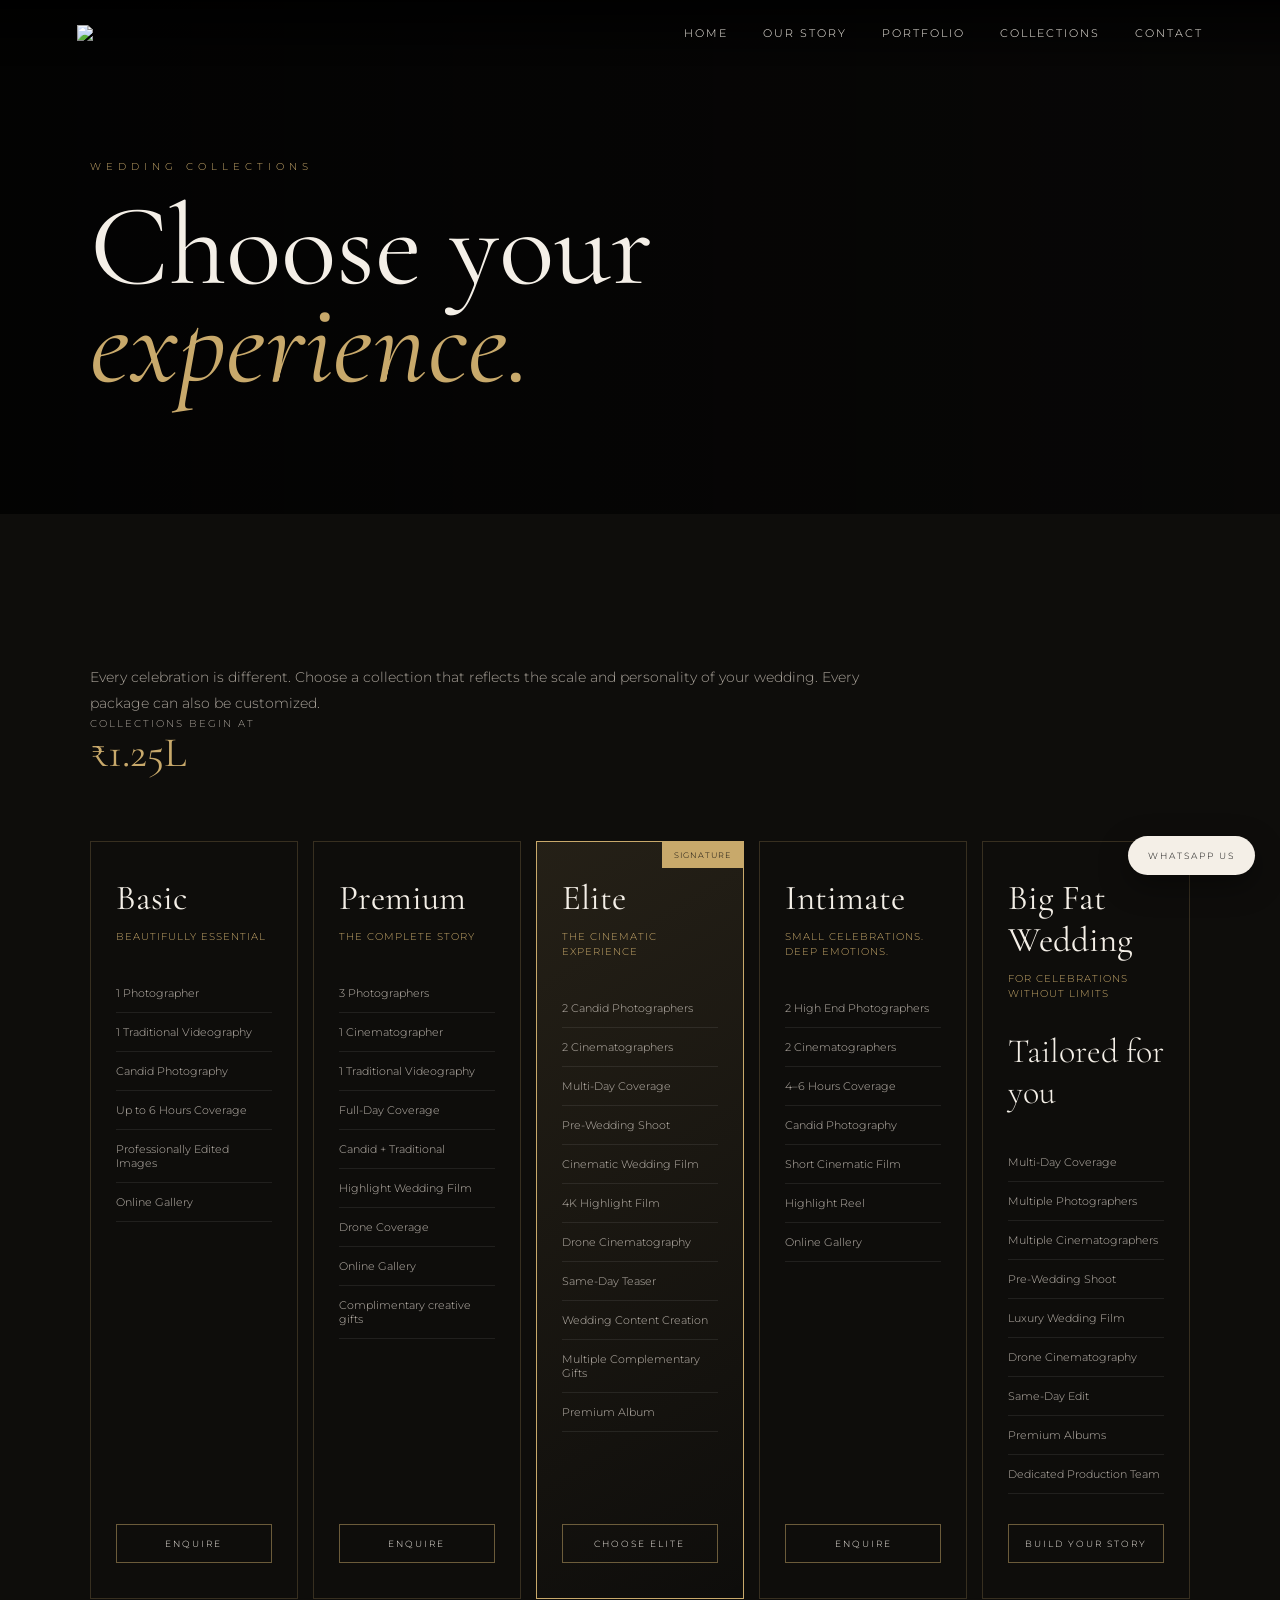
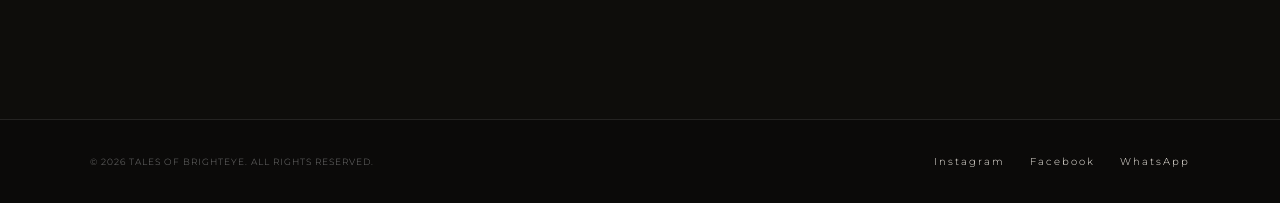
==== commit 94ae293b: "Replace logo text with image in navigation" ====
--- a/collections.html
+++ b/collections.html
@@ -9,7 +9,7 @@
 <link rel="stylesheet" href="style.css">
 </head><body>
 <nav>
-<a class="logo" href="index.html">Tales <span>of</span> Brighteye</a>
+<a class="logo" href="index.html"><img src="https://drive.google.com/thumbnail?id=1Q4WUYeZT1nj7RhcF_wWxjh6t5zqn5nfI"></a>
 <button class="nav-toggle" aria-label="Open menu">☰</button>
 <div class="nav-links"><a class="" href="index.html">Home</a><a class="" href="story.html">Our Story</a><a class="" href="portfolio.html">Portfolio</a><a class="active" href="collections.html">Collections</a><a class="" href="contact.html">Contact</a></div>
 </nav>
